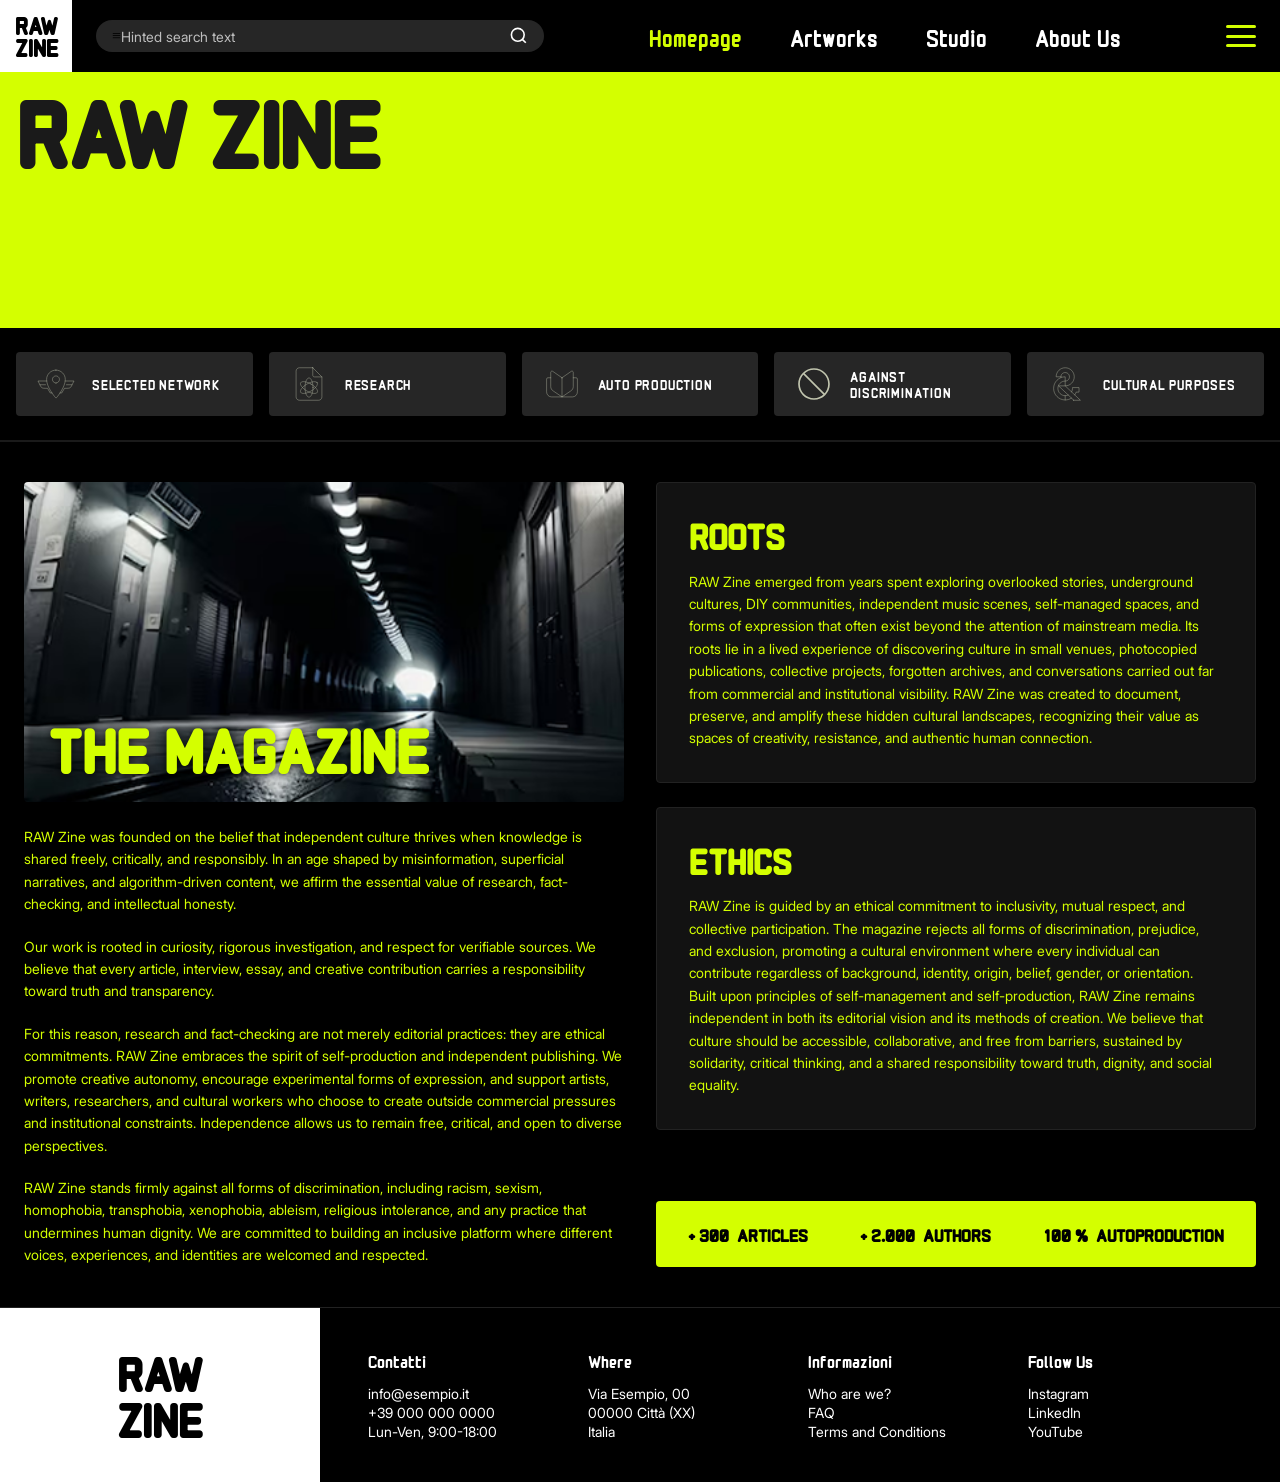
==== PEC 4/HTML/aboutUs.html @ c713dfd9 "Add files via upload" ====
<!DOCTYPE html>
<html lang="it">
<head>
  <meta charset="UTF-8">
  <meta name="viewport" content="width=device-width, initial-scale=1.0">
  <title>RAW ZINE - Dancing Beyond Control</title>
  
  <meta name="description" content="RAW ZINE - Independent magazine about free parties, music, and underground culture.">
  <meta property="og:title" content="RAW ZINE">
  <meta property="og:description" content="Freedom, community, and self-expression through sound.">
  <meta property="og:image" content="assets/img/og-cover.jpg">
  
  <link rel="icon" href="../ASSETS/" type="image/x-icon">
  <link rel="stylesheet" href="../CSS/fonts.css">
  <link rel="stylesheet" href="../CSS/variables.css">
  <link rel="stylesheet" href="../CSS/header.css">
  <link rel="stylesheet" href="../CSS/footer.css">
  <link rel="stylesheet" href="../CSS/aboutUs.css">
</head>
<body>

  <header class="header">
  <a href="../HTML/index.html" class="header__logo">RAW<br>ZINE</a>

  <div class="header__nav-wrapper">
    <form class="header__search">
      <span class="header__search-icon-wrapper">
        <span class="header__menu-icon">≡</span>
      </span>
      <input type="search" class="header__search-input" placeholder="Hinted search text">
      <a type="submit" class="header__search-btn">
        <svg class="search-svg" viewBox="0 0 24 24" fill="none" stroke="currentColor" stroke-width="2">
          <circle cx="11" cy="11" r="8"></circle>
          <line x1="21" y1="21" x2="16.65" y2="16.65"></line>
        </svg>
      </a>
    </form>

    <nav class="header__nav">
      <ul class="nav__list">
        <li class="nav__item"><a href="../HTML/index.html" class="nav__link nav__link--active">Homepage</a></li>
        <li class="nav__item"><a href="../HTML/artworks.html" class="nav__link">Artworks</a></li>
        <li class="nav__item"><a href="../HTML/studio.html" class="nav__link">Studio</a></li>
        <li class="nav__item"><a href="../HTML/aboutUs.html" class="nav__link">About Us</a></li>
      </ul>
    </nav>

    <input type="checkbox" id="nav-toggle" class="header__toggle">

    <label for="nav-toggle" class="header__hamburger">
      <span class="header__line"></span>
      <span class="header__line"></span>
      <span class="header__line"></span>
    </label>

    <nav class="nav-overlay">
      <ul class="nav-overlay__list">
        <li><a href="../HTML/index.html" class="nav-overlay__link">Homepage</a></li>
        <li><a href="../HTML/artworks.html" class="nav-overlay__link">Artworks</a></li>
        <li><a href="../HTML/studio.html" class="nav-overlay__link">Studio</a></li>
        <li><a href="../HTML/aboutUs.html" class="nav-overlay__link">About Us</a></li>
      </ul>
    </nav>
  </div>
</header>

<main class="main-content main-content--about">
    
  <section class="about-hero">
    <h1 class="about-hero__title">RAW ZINE</h1>
  </section>

  <section class="values-bar">
  <div class="values-bar__container">

    <a href="#value-1" class="value-card">
      <span class="value-card__icon">
        <svg xmlns="http://www.w3.org/2000/svg" width="50" height="50" viewBox="0 0 50 50" fill="none">
        <path d="M24.9322 7.60626C18.4833 7.60626 13.2551 12.8344 13.2551 19.2833C13.2551 28.4271 22.176 39.4531 24.5041 42.1479C24.5711 42.2253 24.6539 42.2874 24.747 42.33C24.8401 42.3725 24.9413 42.3946 25.0437 42.3946C25.146 42.3946 25.2472 42.3725 25.3403 42.33C25.4334 42.2874 25.5163 42.2253 25.5833 42.1479C27.8583 39.4708 36.6093 28.4281 36.6093 19.2833C36.6093 12.8344 31.3812 7.60626 24.9322 7.60626ZM24.9322 23.6636C24.0678 23.6652 23.2223 23.4105 22.5026 22.9316C21.7829 22.4528 21.2214 21.7713 20.8891 20.9733C20.5567 20.1753 20.4684 19.2967 20.6353 18.4486C20.8023 17.6004 21.217 16.8208 21.827 16.2083C22.437 15.5959 23.2149 15.178 24.0624 15.0076C24.9098 14.8373 25.7888 14.922 26.5881 15.2511C27.3874 15.5803 28.0712 16.139 28.553 16.8567C29.0347 17.5745 29.2929 18.4189 29.2947 19.2833V19.2917C29.2942 20.4485 28.8344 21.5578 28.0164 22.3758C27.1983 23.1938 26.089 23.6536 24.9322 23.6542V23.6636Z" stroke-width="0.5" stroke-linecap="round" stroke-linejoin="round" stroke="#C1C5AE"/>
        <path d="M5.10208 25.925H11.8552M13.3823 21.2396H2.46875C7.48958 30.1573 4.98438 30.4156 14.4469 30.4156L17.799 36.2219H19.976M44.8979 25.925H38.1448M36.6177 21.2396H47.5313C42.5104 30.1573 45.0156 30.4156 35.5531 30.4156L32.201 36.2219H30.024" stroke-width="0.5" stroke-linecap="round" stroke-linejoin="round" stroke="#C1C5AE"/>
        </svg>
      </span>
      <span class="value-card__text">SELECTED NETWORK</span>
    </a>

    <a href="#value-2" class="value-card">
      <span class="value-card__icon">
        <svg xmlns="http://www.w3.org/2000/svg" width="50" height="50" viewBox="0 0 50 50" fill="none">
        <path d="M41.1459 16.1458H31.7709C31.2184 16.1458 30.6885 15.9263 30.2978 15.5356C29.9071 15.1449 29.6876 14.615 29.6876 14.0625V4.6875M29.6876 4.6875L41.1459 16.1458V41.1458C41.1459 42.2509 40.7069 43.3107 39.9255 44.0921C39.1441 44.8735 38.0843 45.3125 36.9792 45.3125H13.0209C11.9158 45.3125 10.856 44.8735 10.0746 44.0921C9.29323 43.3107 8.85425 42.2509 8.85425 41.1458V8.85417C8.85425 7.7491 9.29323 6.68929 10.0746 5.90789C10.856 5.12649 11.9158 4.6875 13.0209 4.6875H29.6876Z" stroke-width="0.5" stroke-linecap="round" stroke-linejoin="round" stroke="#C1C5AE"/>
        <path d="M30.0229 29.424C30.0229 36.0399 27.774 41.4031 25 41.4031C22.2259 41.4031 19.9771 36.0399 19.9771 29.424C19.9771 22.808 22.2259 17.4448 25 17.4448C27.774 17.4448 30.0229 22.808 30.0229 29.424Z" stroke-width="0.5" stroke-linecap="round" stroke-linejoin="round" stroke="#C1C5AE"/>
        <path d="M35.3742 23.4344C36.7613 25.8368 33.241 30.466 27.5114 33.7739C21.7819 37.0819 16.0128 37.816 14.6257 35.4135C13.2387 33.0111 16.759 28.3819 22.4885 25.074C28.2181 21.766 33.9872 21.0319 35.3742 23.4344Z" stroke-width="0.5" stroke-linecap="round" stroke-linejoin="round" stroke="#C1C5AE"/>
        <path d="M27.5114 25.074C33.241 28.382 36.7613 33.0111 35.3742 35.4136C33.9872 37.816 28.2181 37.0819 22.4885 33.7739C16.759 30.466 13.2387 25.8368 14.6257 23.4344C16.0128 21.032 21.7819 21.766 27.5114 25.074Z" stroke-width="0.5" stroke-linecap="round" stroke-linejoin="round" stroke="#C1C5AE"/>
        </svg>
      </span>
      <span class="value-card__text">RESEARCH</span>
    </a>

    <a href="#value-3" class="value-card">
      <span class="value-card__icon">
        <svg xmlns="http://www.w3.org/2000/svg" width="50" height="50" viewBox="0 0 50 50" fill="none">
        <path d="M39.0938 17.1875H42.7084C43.573 17.1875 44.2709 17.8844 44.2709 18.75V34.8958C44.2709 38.3583 41.4834 41.1458 38.0209 41.1458H11.9792C8.51675 41.1458 5.72925 38.3583 5.72925 34.8958V18.75C5.72925 17.8844 6.42612 17.1875 7.29175 17.1875H10.9063" stroke-width="0.5" stroke-linecap="round" stroke-linejoin="round" stroke="#C1C5AE"/>
        <path d="M25 17.1875L36.6146 9.15208C36.8477 8.98317 37.123 8.88197 37.4101 8.85964C37.6971 8.83731 37.9848 8.89473 38.2412 9.02555C38.4977 9.15638 38.713 9.35552 38.8635 9.601C39.0139 9.84648 39.0936 10.1288 39.0938 10.4167V28.2677C39.0937 29.3648 38.8049 30.4425 38.2564 31.3926C37.7078 32.3427 36.9188 33.1317 35.9688 33.6802L25 41.1458L14.0313 33.6802C13.0812 33.1317 12.2922 32.3427 11.7436 31.3926C11.1951 30.4425 10.9063 29.3648 10.9062 28.2677V10.4167C10.9061 10.1284 10.9857 9.84573 11.1363 9.5999C11.2868 9.35408 11.5024 9.15469 11.7592 9.0238C12.0161 8.89291 12.3041 8.83561 12.5915 8.85825C12.8788 8.88089 13.1543 8.98258 13.3875 9.15208L25 17.1875ZM25 41.1458V17.1875" stroke-width="0.5" stroke-linecap="round" stroke-linejoin="round" stroke="#C1C5AE"/>
        </svg>
      </span>
      <span class="value-card__text">AUTO PRODUCTION</span>
    </a>

    <a href="#value-4" class="value-card">
      <span class="value-card__icon">
        <svg xmlns="http://www.w3.org/2000/svg" width="50" height="50" viewBox="0 0 50 50" fill="none">
        <path d="M42.7083 25C42.7083 15.2198 34.7801 7.29168 24.9999 7.29168C15.2197 7.29168 7.29159 15.2198 7.29159 25C7.29159 34.7802 15.2197 42.7083 24.9999 42.7083C34.7801 42.7083 42.7083 34.7802 42.7083 25ZM44.7916 25C44.7916 35.9302 35.9301 44.7917 24.9999 44.7917C14.0697 44.7917 5.20825 35.9302 5.20825 25C5.20825 14.0698 14.0697 5.20834 24.9999 5.20834C35.9301 5.20834 44.7916 14.0698 44.7916 25Z" fill="#C1C5AE"/>
        <path d="M38.9947 37.5208L37.5218 38.9948L11.0051 12.4771L12.478 11.0052L38.9947 37.5208Z" fill="#C1C5AE"/>
        </svg>
      </span>
      <span class="value-card__text">AGAINST DISCRIMINATION</span>
    </a>

    <a href="#value-5" class="value-card">
      <span class="value-card__icon">
        <svg xmlns="http://www.w3.org/2000/svg" width="50" height="50" viewBox="0 0 50 50" fill="none">
        <path d="M17.396 16.0125C17.396 14.9548 17.7097 13.9208 18.2973 13.0414C18.885 12.1619 19.7202 11.4764 20.6974 11.0717C21.6746 10.6669 22.7499 10.561 23.7873 10.7673C24.8247 10.9737 25.7776 11.483 26.5255 12.231C27.2734 12.9789 27.7828 13.9318 27.9891 14.9692C28.1955 16.0066 28.0895 17.0819 27.6848 18.0591C27.28 19.0363 26.5945 19.8715 25.7151 20.4591C24.8356 21.0468 23.8017 21.3604 22.7439 21.3604V27.3375C28.9992 27.3375 34.0689 22.2667 34.0689 16.0125C34.0689 9.75833 29.0002 4.6875 22.7439 4.6875C16.4877 4.6875 11.4189 9.75833 11.4189 16.0125H17.396Z" stroke-width="0.5" stroke-linecap="round" stroke-linejoin="round" stroke="#C1C5AE"/>
        <path d="M26.5457 38.7708C25.353 39.3162 24.0572 39.5993 22.7457 39.601C21.5474 39.6021 20.3606 39.3669 19.2532 38.9088C18.1459 38.4508 17.1398 37.7788 16.2924 36.9314C15.4451 36.0841 14.7731 35.0779 14.315 33.9706C13.8569 32.8633 13.6217 31.6765 13.6228 30.4781C13.6225 29.28 13.8583 28.0936 14.3167 26.9866C14.7751 25.8796 15.4471 24.8738 16.2942 24.0266C17.1414 23.1794 18.1473 22.5075 19.2542 22.0491C20.3612 21.5907 21.5476 21.3549 22.7457 21.3552V16.0073C14.7562 16.0073 8.2749 22.4865 8.2749 30.4781C8.2749 38.4802 14.7562 44.949 22.7457 44.949C25.5377 44.9531 28.2705 44.1442 30.6103 42.6208M30.7239 34.8948C31.4762 33.5444 31.8707 32.024 31.8697 30.4781V29.4708H40.0364V35.1333H36.4364C36.0152 36.3758 35.4223 37.5531 34.6749 38.6312" stroke-width="0.5" stroke-linecap="round" stroke-linejoin="round" stroke="#C1C5AE"/>
        <path d="M22.7457 39.601V44.949M33.4509 45.3125H41.7249L22.7436 27.3375H14.4707L33.4509 45.3125Z" stroke-width="0.5" stroke-linecap="round" stroke-linejoin="round" stroke="#C1C5AE"/>
        </svg>
      </span>
      <span class="value-card__text">CULTURAL PURPOSES</span>
    </a>
  </div>
</section>

<div id="value-1" class="lightbox">
  <a href="#close" class="lightbox__close">&times;</a>
  <article class="lightbox__content">
    <div class="lightbox__info">
      <h2 class="lightbox__title">SELECTED NETWORK</h2>
      <p class="lightbox__text">
        RAW ZINE thrives on a carefully curated international network of independent artists, writers, photographers, and underground collectives. 
        Rather than relying on mainstream circuits, we connect emerging voices and grassroots spaces across borders to foster genuine creative exchange and cross-disciplinary collaboration.
        By uniting creators who share a commitment to authenticity and radical expression, this collective ecosystem allows raw, unfiltered stories to travel and resonate globally while staying true to their local roots.
    </div>
  </article>
</div>

<div id="value-2" class="lightbox">
  <a href="#close" class="lightbox__close">&times;</a>
  <article class="lightbox__content">
    <div class="lightbox__info">
      <h2 class="lightbox__title">RESEARCH</h2>
      <p class="lightbox__text">
        At RAW ZINE, research is the backbone of every story, transforming raw curiosity into rigorous cultural journalism and critical inquiry. 
        We look beyond fleeting headlines and algorithmic trends to dig through forgotten archives, independent publications, and grassroots movements.
         By combining historical context with direct field observation, we ensure that every essay, interview, and visual project offers genuine depth, verifiable accuracy, and a fresh perspective on underground culture.
    </div>
  </article>
</div>

<div id="value-3" class="lightbox">
  <a href="#close" class="lightbox__close">&times;</a>
  <article class="lightbox__content">
    <div class="lightbox__info">
      <h2 class="lightbox__title">AUTO PRODUCTION</h2>
      <p class="lightbox__text">
        Rooted in a genuine DIY ethos, RAW ZINE embraces self-production as an essential act of creative autonomy and editorial freedom.
         By independently managing every stage of creation—from writing, photography, and layout design to printing and distribution—we remain completely free from commercial pressures and corporate gatekeepers. 
         This hands-on approach empowers creators to take bold aesthetic risks, experiment with raw formats, and maintain total integrity over their artistic vision from initial concept to finished page.
      </p>
    </div>
  </article>
</div>

<div id="value-4" class="lightbox">
  <a href="#close" class="lightbox__close">&times;</a>
  <article class="lightbox__content">
    <div class="lightbox__info">
      <h2 class="lightbox__title">AGAINST DISCRIMINATION</h2>
      <p class="lightbox__text">
        RAW ZINE stands firmly against all forms of discrimination, prejudice, and social exclusion, cultivating an editorial space rooted in mutual respect and radical inclusivity. 
        We actively amplify underrepresented voices across lines of race, gender, sexual orientation, class, and background, rejecting any narrative or practice that undermines human dignity. 
        By ensuring equal access and representation both behind the scenes and on the page, we commit to building a safe, open cultural platform where diverse perspectives can coexist and thrive without barriers.
      </p>
    </div>
  </article>
</div>

<div id="value-5" class="lightbox">
  <a href="#close" class="lightbox__close">&times;</a>
  <article class="lightbox__content">
    <div class="lightbox__info">
      <h2 class="lightbox__title">CULTURAL PURPOSES</h2>
      <p class="lightbox__text">
        At RAW ZINE, creativity is driven by artistic inquiry, critical dialogue, and social impact rather than commercial profit. 
        We treat independent publishing as a living archive and an open laboratory for cultural experimentation, bridging underground scenes with broader contemporary debates. 
        By prioritizing meaningful expression, accessibility, and community enrichment over fleeting market trends, every issue becomes a tool to preserve subcultural memory and spark genuine intellectual curiosity.
      </p>
    </div>
  </article>
</div>

    <section class="about-grid">
      
      <article class="magazine-card">
        <div class="magazine-card__media">
          <img src="../IMAGES/tunnel.jpg" alt="Prospettiva di un tunnel underground" class="magazine-card__img">
          <h2 class="magazine-card__title">THE MAGAZINE</h2>
        </div>
        <div class="magazine-card__body">
          <p class="magazine-card__paragraph">
            RAW Zine was founded on the belief that independent culture thrives when knowledge is shared freely, critically, and responsibly. In an age shaped by misinformation, superficial narratives, and algorithm-driven content, we affirm the essential value of research, fact-checking, and intellectual honesty.
          </p>
          <p class="magazine-card__paragraph">
            Our work is rooted in curiosity, rigorous investigation, and respect for verifiable sources. We believe that every article, interview, essay, and creative contribution carries a responsibility toward truth and transparency.
          </p>
          <p class="magazine-card__paragraph">
            For this reason, research and fact-checking are not merely editorial practices: they are ethical commitments. RAW Zine embraces the spirit of self-production and independent publishing. We promote creative autonomy, encourage experimental forms of expression, and support artists, writers, researchers, and cultural workers who choose to create outside commercial pressures and institutional constraints. Independence allows us to remain free, critical, and open to diverse perspectives.
          </p>
          <p class="magazine-card__paragraph">
            RAW Zine stands firmly against all forms of discrimination, including racism, sexism, homophobia, transphobia, xenophobia, ableism, religious intolerance, and any practice that undermines human dignity. We are committed to building an inclusive platform where different voices, experiences, and identities are welcomed and respected.
          </p>
        </div>
      </article>

      <div class="about-grid__sidebar">
        <div class="ethics-blocks">
          <article class="info-box">
            <h2 class="info-box__title">ROOTS</h2>
            <p class="info-box__text">
              RAW Zine emerged from years spent exploring overlooked stories, underground cultures, DIY communities, independent music scenes, self-managed spaces, and forms of expression that often exist beyond the attention of mainstream media. Its roots lie in a lived experience of discovering culture in small venues, photocopied publications, collective projects, forgotten archives, and conversations carried out far from commercial and institutional visibility. RAW Zine was created to document, preserve, and amplify these hidden cultural landscapes, recognizing their value as spaces of creativity, resistance, and authentic human connection.
            </p>
          </article>

          <article class="info-box">
            <h2 class="info-box__title">ETHICS</h2>
            <p class="info-box__text">
              RAW Zine is guided by an ethical commitment to inclusivity, mutual respect, and collective participation. The magazine rejects all forms of discrimination, prejudice, and exclusion, promoting a cultural environment where every individual can contribute regardless of background, identity, origin, belief, gender, or orientation. Built upon principles of self-management and self-production, RAW Zine remains independent in both its editorial vision and its methods of creation. We believe that culture should be accessible, collaborative, and free from barriers, sustained by solidarity, critical thinking, and a shared responsibility toward truth, dignity, and social equality.
            </p>
          </article>
        </div>

        <div class="metrics-bar">
          <div class="metric-item">
            <span class="metric-item__value">+ 300</span>
            <span class="metric-item__label">ARTICLES</span>
          </div>
          <div class="metric-item">
            <span class="metric-item__value">+ 2.000</span>
            <span class="metric-item__label">AUTHORS</span>
          </div>
          <div class="metric-item">
            <span class="metric-item__value">100 %</span>
            <span class="metric-item__label">AUTOPRODUCTION</span>
          </div>
        </div>
      </div>
    </section>
</main>

<footer class="footer">
  <a href="../HTML/index.html" class="footer__brand">
    <span class="footer__logo">RAW<br>ZINE</span>
  </a>

  <div class="footer__container">
    <div class="footer__col">
      <h2 class="footer__title">Contatti</h2>
      <ul class="footer__list">
        <li><a href="mailto:info@esempio.it">info@esempio.it</a></li>
        <li><a href="tel:+390000000000">+39 000 000 0000</a></li>
        <li>Lun-Ven, 9:00-18:00</li>
      </ul>
    </div>

    <div class="footer__col">
      <h2 class="footer__title">Where</h2>
      <address class="footer__address">
        Via Esempio, 00<br>
        00000 Città (XX)<br>
        Italia
      </address>
    </div>

    <div class="footer__col">
      <h2 class="footer__title">Informazioni</h2>
      <ul class="footer__list">
        <li><a href="../HTML/aboutUs.html">Who are we?</a></li>
        <li><a href="#">FAQ</a></li>
        <li><a href="#">Terms and Conditions</a></li>
      </ul>
    </div>

    <div class="footer__col">
      <h2 class="footer__title">Follow Us</h2>
      <ul class="footer__list">
        <li><a href="https://instagram.com" target="_blank" rel="noopener noreferrer">Instagram</a></li>
        <li><a href="https://linkedin.com" target="_blank" rel="noopener noreferrer">LinkedIn</a></li>
        <li><a href="https://youtube.com" target="_blank" rel="noopener noreferrer">YouTube</a></li>
      </ul>
    </div>
  </div>
</footer>

  <script src="../js/main.js"></script>
</body>
</html>
---- PEC 4/CSS/fonts.css ----
/* ==========================================================================
   1. CARICAMENTO FONT LOCALI (@font-face)
   ========================================================================== */

/* Monomaniac One */
@font-face {
  font-family: 'Monomaniac One';
  src: url('../ASSETS/monomaniac.woff2/MonomaniacOne-Regular.woff2') format('woff2');
  font-weight: 400;
  font-style: normal;
  font-display: swap;
}

/* Inter - Regular (400) */
@font-face {
  font-family: 'Inter';
  src: url('../ASSETS/inter.woff2/Inter28pt-Regular.woff2') format('woff2');
  font-weight: 400;
  font-style: normal;
  font-display: swap;
}

/* Inter - Medium (500) */
@font-face {
  font-family: 'Inter';
  src: url('../ASSETS/inter.woff2/Inter28pt-Medium.woff2') format('woff2');
  font-weight: 500;
  font-style: normal;
  font-display: swap;
}

/* Inter - Bold (700) */
@font-face {
  font-family: 'Inter';
  src: url('../ASSETS/inter.woff2/Inter18pt-Bold.woff2') format('woff2');
  font-weight: 700;
  font-style: normal;
  font-display: swap;
}
---- PEC 4/CSS/variables.css ----
:root {
  --color-brand: #D4FF00;
  --color-black: #000000;
  --color-white: #FFFFFF;
  --color-surface: #ECE6F0;
  --color-surface-high: #ECE6F0;
  --color-card-bg: #2C2C2C;
  --color-text-dark: #49454F;
  --color-text-green: #C1C5AE;
  --font-display: 'Monomaniac One', cursive, sans-serif;
  --font-brand: 'Monomaniac One', cursive, sans-serif;
  --font-primary: 'Inter', system-ui, -apple-system, sans-serif;
  --font-main: 'Inter', system-ui, -apple-system, sans-serif;
  --fw-regular: 400;
  --fw-medium: 500;
  --fw-bold: 700;
  --gap-grid: 1rem;
}
---- PEC 4/CSS/header.css ----
.header {
  display: flex;
  align-items: center;
  justify-content: space-between;
  width: 100%;
  height: 4.5rem;
  background-color: #000000;
  padding: 0 1.5rem 0 0;
  box-sizing: border-box;
}

.header__logo {
  display: flex;
  align-items: center;
  justify-content: center;
  height: 100%;
  aspect-ratio: 1 / 1;
  background-color: #ffffff;
  color: #000000;
  font-family: var(--font-brand, 'Monomaniac One', sans-serif);
  font-size: 1.5rem;
  font-weight: bold;
  line-height: 0.9;
  text-align: center;
  text-decoration: none;
  margin: 0;
  padding: 0 0.5rem;
  box-sizing: border-box;
}

.header__nav-wrapper {
  display: flex;
  align-items: center;
  gap: 2rem;
  flex: 1;
  justify-content: space-between;
  margin-left: 1.5rem;
}

.header__search {
  display: flex;
  align-items: center;
  background-color: rgba(255, 255, 255, 0.15);
  border-radius: 2rem;
  padding: 0.4rem 1rem;
  width: 100%;
  max-width: 28rem;
  box-sizing: border-box;
}

.header__toggle {
  display: none;
}

.header__hamburger {
  display: flex;
  flex-direction: column;
  justify-content: space-between;
  width: 1.85rem;
  height: 1.35rem;
  cursor: pointer;
  z-index: 110;
}

.header__line {
  display: block;
  width: 100%;
  height: 3px;
  background-color: #d4ff00;
  border-radius: 2px;
  transition: transform 0.3s ease, opacity 0.3s ease;
}

.header__toggle:checked + .header__hamburger .header__line:nth-child(1) {
  transform: translateY(9px) rotate(45deg);
}

.header__toggle:checked + .header__hamburger .header__line:nth-child(2) {
  opacity: 0;
}

.header__toggle:checked + .header__hamburger .header__line:nth-child(3) {
  transform: translateY(-9px) rotate(-45deg);
}

.nav-overlay {
  position: fixed;
  inset: 0;
  background-color: rgba(0, 0, 0, 0.85);
  backdrop-filter: blur(4px);
  display: flex;
  justify-content: center;
  align-items: center;
  z-index: 105;
  opacity: 0;
  pointer-events: none;
  transition: opacity 0.3s ease;
}

.header__toggle:checked ~ .nav-overlay {
  opacity: 1;
  pointer-events: auto;
}

.nav-overlay__list {
  list-style: none;
  padding: 0;
  margin: 0;
  display: flex;
  flex-direction: column;
  align-items: center;
  gap: 1.5rem;
}

.nav-overlay__link {
  font-family: var(--font-brand);
  font-size: 2rem;
  color: #d4ff00;
  text-decoration: none;
  text-transform: uppercase;
  display: inline-block;
  transition: transform 0.2s ease, color 0.2s ease;
}

.nav-overlay__link:hover {
  color: #ffffff;
  transform: scale(1.08);
}

.header__search-input {
  background: transparent;
  border: none;
  outline: none;
  color: #ffffff;
  font-family: var(--font-primary, 'Inter', sans-serif);
  font-size: 0.9rem;
  width: 100%;
}

.header__search-input::placeholder {
  color: rgba(255, 255, 255, 0.7);
  font-style: normal;
}

.header__search-btn {
  background: transparent;
  border: none;
  cursor: pointer;
  display: flex;
  align-items: center;
  justify-content: center;
  padding: 0;
  color: #ffffff;
}

.search-svg{
  width: 1.2rem;
  height: 1.2rem;
  stroke: #ffffff;
}

.header__nav {
  display: flex;
  align-items: center;
}

.nav__list {
  display: flex;
  flex-direction: row;
  align-items: center;
  gap: 3rem;
  list-style: none;
  margin: 0;
  padding: 0;
}

.nav__item {
  display: inline-block;
  margin: 0;
  padding: 0;
}

.nav__link {
  color: #ffffff;
  font-family: var(--font-brand, 'Monomaniac One', sans-serif);
  font-size: 1.5rem;
  text-decoration: none;
  transition: color 0.2s ease;
}

.nav__link:hover,
.nav__link--active {
  color: var(--color-brand, #d4ff00);
}


@media (max-width: 991px) {
  .header {
    display: flex;
    align-items: center;
    justify-content: space-between;
  }

  .header__nav,
  .header__actions {
    display: none;
  }

  .header__logo {
    flex: 0 0 25%;
    max-width: 25%;
  }

  .header__search {
    flex: 0 0 60%;
    max-width: 60%;
  }

  .header__search input {
    width: 100%;
  }

  .header__burger {
    display: flex;
    justify-content: flex-end;
    align-items: center;
    flex: 0 0 25%;
    max-width: 25%;
    cursor: pointer;
  }
}
---- PEC 4/CSS/footer.css ----
.footer {
  display: flex;
  flex-direction: column;
  width: 100%;
  background-color: #000000;
  border-top: 1px solid #222222;
  margin: 0;
  padding: 0;
  box-sizing: border-box;
}

.footer__brand {
  display: flex;
  align-items: center;
  justify-content: center;
  width: 100%;
  min-height: 12rem;
  background-color: #ffffff;
  text-decoration: none;
  margin: 0;
  padding: 1.5rem 1rem;
  box-sizing: border-box;
}

.footer__logo {
  color: #000000;
  font-family: var(--font-brand, 'Monomaniac One', sans-serif);
  font-size: clamp(2rem, 5vw, 3rem);
  font-weight: bold;
  line-height: 0.95;
  text-align: center;
  text-transform: uppercase;
}

/* 2. TEXT CONTAINER MOBILE: Griglia 2x2 */
.footer__container {
  display: grid;
  grid-template-columns: repeat(2, 1fr);
  gap: 1.5rem 1rem;
  width: 100%;
  padding: 2rem 1.5rem;
  box-sizing: border-box;
}

.footer__col {
  display: flex;
  flex-direction: column;
  align-items: flex-start;
  gap: 0.5rem;
}

.footer__title {
  color: #ffffff;
  font-family: var(--font-brand, 'Monomaniac One', sans-serif);
  font-size: 1.1rem;
  font-weight: 400;
  margin: 0 0 0.25rem 0;
}

.footer__list,
.footer__address {
  color: #ffffff;
  font-family: var(--font-primary, 'Inter', sans-serif);
  font-size: 0.85rem;
  line-height: 1.4;
  font-style: normal;
  list-style: none;
  margin: 0;
  padding: 0;
}

.footer__list a {
  color: #ffffff;
  text-decoration: none;
  transition: color 0.2s ease;
}

.footer__list a:hover {
  color: var(--color-brand, #d4ff00);
}

@media (min-width: 992px) {
  .footer {
    flex-direction: row; 
    align-items: stretch;
  }

  .footer__brand {
    width: 25%; 
    min-width: 25%;
    min-height: auto;
    align-self: stretch;
  }

  .footer__container {
    width: 75%;
    grid-template-columns: repeat(4, 1fr);
    padding: 2.5rem 3rem;
  }
}
---- PEC 4/CSS/aboutUs.css ----
*, *::before, *::after {
  margin: 0;
  padding: 0;
  box-sizing: border-box;
}

:root {
  --color-brand: #D4FF00;
  --color-black: #000000;
  --color-white: #FFFFFF;
  --color-surface: #ECE6F0;
  --color-text-dark: #49454F;
  --font-brand: "Monomaniac One", sans-serif;
  --font-main: "Inter", sans-serif;
}

body {
  width: 100%;
  overflow-x: hidden;
  background-color: var(--color-black);
}

.header {
  display: flex;
  align-items: center;
  justify-content: space-between;
  width: 100%;
  height: 4.5rem;
  background-color: #000000;
  padding: 0 1.5rem 0 0;
  box-sizing: border-box;
}

.header__logo {
  display: flex;
  align-items: center;
  justify-content: center;
  height: 100%;
  aspect-ratio: 1 / 1;
  background-color: #ffffff;
  color: #000000;
  font-family: var(--font-brand, 'Monomaniac One', sans-serif);
  font-size: 1.5rem;
  font-weight: bold;
  line-height: 0.9;
  text-align: center;
  text-decoration: none;
  margin: 0;
  padding: 0 0.5rem;
  box-sizing: border-box;
}

.header__nav-wrapper {
  display: flex;
  align-items: center;
  gap: 2rem;
  flex: 1;
  justify-content: space-between;
  margin-left: 1.5rem;
}

.header__search {
  display: flex;
  align-items: center;
  background-color: rgba(255, 255, 255, 0.15);
  border-radius: 2rem;
  padding: 0.4rem 1rem;
  width: 100%;
  max-width: 28rem;
  box-sizing: border-box;
}

.header__toggle {
  display: none;
}

.header__hamburger {
  display: flex;
  flex-direction: column;
  justify-content: space-between;
  width: 1.85rem;
  height: 1.35rem;
  cursor: pointer;
  z-index: 110;
}

.header__line {
  display: block;
  width: 100%;
  height: 3px;
  background-color: #d4ff00;
  border-radius: 2px;
  transition: transform 0.3s ease, opacity 0.3s ease;
}

.header__toggle:checked + .header__hamburger .header__line:nth-child(1) {
  transform: translateY(9px) rotate(45deg);
}

.header__toggle:checked + .header__hamburger .header__line:nth-child(2) {
  opacity: 0;
}

.header__toggle:checked + .header__hamburger .header__line:nth-child(3) {
  transform: translateY(-9px) rotate(-45deg);
}

.nav-overlay {
  position: fixed;
  inset: 0;
  background-color: rgba(0, 0, 0, 0.85);
  backdrop-filter: blur(4px);
  display: flex;
  justify-content: center;
  align-items: center;
  z-index: 105;
  opacity: 0;
  pointer-events: none;
  transition: opacity 0.3s ease;
}

.header__toggle:checked ~ .nav-overlay {
  opacity: 1;
  pointer-events: auto;
}

.nav-overlay__list {
  list-style: none;
  padding: 0;
  margin: 0;
  display: flex;
  flex-direction: column;
  align-items: center;
  gap: 1.5rem;
}

.nav-overlay__link {
  font-family: var(--font-brand);
  font-size: 2rem;
  color: #d4ff00;
  text-decoration: none;
  text-transform: uppercase;
  display: inline-block;
  transition: transform 0.2s ease, color 0.2s ease;
}

.nav-overlay__link:hover {
  color: #ffffff;
  transform: scale(1.08);
}

.header__search-input {
  background: transparent;
  border: none;
  outline: none;
  color: #ffffff;
  font-family: var(--font-primary, 'Inter', sans-serif);
  font-size: 0.9rem;
  width: 100%;
}

.header__search-input::placeholder {
  color: rgba(255, 255, 255, 0.7);
  font-style: normal;
}

.header__search-btn {
  background: transparent;
  border: none;
  cursor: pointer;
  display: flex;
  align-items: center;
  justify-content: center;
  padding: 0;
  color: #ffffff;
}

.search-svg{
  width: 1.2rem;
  height: 1.2rem;
  stroke: #ffffff;
}

.header__nav {
  display: flex;
  align-items: center;
}

.nav__list {
  display: flex;
  flex-direction: row;
  align-items: center;
  gap: 3rem;
  list-style: none;
  margin: 0;
  padding: 0;
}

.nav__item {
  display: inline-block;
  margin: 0;
  padding: 0;
}

.nav__link {
  color: #ffffff;
  font-family: var(--font-brand, 'Monomaniac One', sans-serif);
  font-size: 1.5rem;
  text-decoration: none;
  transition: color 0.2s ease;
}

.nav__link:hover,
.nav__link--active {
  color: var(--color-brand, #d4ff00);
}

.about-hero {
  position: relative;
  width: 100%;
  height: 16rem;
  background-color: #d4ff00;
  overflow: hidden;
}

.about-hero__title {
  position: absolute;
  top: 0;
  left: 0;
  margin: 0;
  padding: 0.5rem 1rem;
  font-family: var(--font-brand, 'Monomaniac One', sans-serif);
  font-size: clamp(2.5rem, 8vw, 6rem);
  line-height: 1;
  color: #1a1a1a;
  white-space: nowrap;
  user-select: none;
  animation: 
    dvd-bounce-x 7.3s linear infinite alternate,
    dvd-bounce-y 4.1s linear infinite alternate;
}

.values-bar {
  width: 100%;
  background-color: #000000;
  padding: 1.5rem 1rem;
  border-bottom: 2px solid #1a1a1a;
  box-sizing: border-box;
}

.values-bar__container {
  display: flex;
  flex-direction: column;
  gap: 1rem;
  max-width: 90rem;
  margin: 0 auto;
}

.value-card {
  display: flex;
  align-items: center;
  justify-content: flex-start;
  gap: 1rem;
  background-color: rgba(255, 255, 255, 0.15);
  padding: 0.75rem 1.25rem;
  border-radius: 0.25rem;
  box-sizing: border-box;
  text-decoration: none;
  cursor: pointer;
  transition: transform 0.25s ease, background-color 0.25s ease;
}

.value-card:hover {
  background-color: #d4ff00;
  transform: scale(1.08);
}

.value-card__icon {
  display: flex;
  align-items: center;
  justify-content: center;
  flex-shrink: 0;
  width: 2.5rem;
  height: 2.5rem;
  color: #ffffff;
  transition: color 0.25s ease;
}

.value-card__icon svg {
  width: 100%;
  height: 100%;
  display: block;
}

.value-card:hover .value-card__icon,
.value-card:hover .value-card__icon svg {
  color: #000000;
}

.value-card:hover .value-card__icon svg * {
  stroke: #000000 !important;
  fill: #000000 !important;
}

.value-card__text {
  color: var(--color-white, #ffffff);
  font-family: var(--font-brand, 'Monomaniac One', sans-serif);
  font-size: 0.85rem;
  letter-spacing: 0.05rem;
  line-height: 1.2;
  transition: color 0.25s ease;
}

.value-card:hover .value-card__text {
  color: #000000;
}

.lightbox {
  position: fixed;
  inset: 0;
  background-color: rgba(0, 0, 0, 0.92);
  backdrop-filter: blur(6px);
  z-index: 9999;
  display: flex;
  justify-content: center;
  align-items: center;
  padding: 1.5rem;
  opacity: 0;
  pointer-events: none;
  transition: opacity 0.3s ease;
}

.lightbox:target {
  opacity: 1;
  pointer-events: auto;
}

.lightbox__close {
  position: absolute;
  top: 1.5rem;
  left: 2rem;
  font-size: 3rem;
  line-height: 1;
  color: #d4ff00;
  text-decoration: none;
  font-family: sans-serif;
  transition: transform 0.2s ease, color 0.2s ease;
}

.lightbox__close:hover {
  color: #ffffff;
  transform: scale(1.15);
}

.lightbox__content {
  max-width: 50rem;
  width: 100%;
  background-color: #2c2c2c;
  border: 2px solid #d4ff00;
  border-radius: 0.25rem;
  padding: 2rem;
  box-sizing: border-box;
}

.lightbox__info {
  font-family: var(--font-brand, 'Monomaniac One', sans-serif);
  color: #d4ff00;
  display: flex;
  flex-direction: column;
  align-items: center;
  gap: 0.75rem;
}

.lightbox__tag {
  font-size: 0.95rem;
  text-transform: uppercase;
  opacity: 0.85;
}

.lightbox__title {
  font-size: clamp(2rem, 4vw, 3.40rem);
  margin: 0;
}

.lightbox__text {
  display: flex;
  flex-direction: column;
  align-items: center;
  font-size: 2.05rem;
  line-height: 1.5;
  color: #ffffff;
  margin: 0;
}

.main-content--about {
  width: 100%;
  background-color: #000000;
}

.about-grid {
  display: flex;
  flex-direction: column;
  gap: 2rem;
  max-width: 90rem;
  margin: 0 auto;
  padding: 2.5rem 1.5rem;
  box-sizing: border-box;
}

.magazine-card {
  display: flex;
  flex-direction: column;
  background-color: #000000;
}

.magazine-card__media {
  position: relative;
  width: 100%;
  min-height: 20rem;
  overflow: hidden;
  border-radius: 0.25rem;
}

.magazine-card__img {
  width: 100%;
  height: 100%;
  object-fit: cover;
  display: block;
}

.magazine-card__title {
  position: absolute;
  bottom: 1.5rem;
  left: 1.5rem;
  color: var(--color-brand, #d4ff00);
  font-family: var(--font-brand, 'Monomaniac One', sans-serif);
  font-size: clamp(2.5rem, 5vw, 4rem);
  margin: 0;
  line-height: 1;
  text-shadow: 0 2px 10px rgba(0, 0, 0, 0.8);
}

.magazine-card__body {
  padding-top: 1.5rem;
  display: flex;
  flex-direction: column;
  gap: 1.25rem;
}

.magazine-card__paragraph {
  color: var(--color-brand, #d4ff00);
  font-family: var(--font-main, 'Inter', sans-serif);
  font-size: 0.875rem;
  line-height: 1.6;
  margin: 0;
}

.about-grid__sidebar {
  display: flex;
  flex-direction: column;
  gap: 1.5rem;
  justify-content: space-between;
}

.ethics-blocks {
  display: flex;
  flex-direction: column;
  gap: 1.5rem;
}

.info-box {
  background-color: #121212;
  padding: 2rem;
  border-radius: 0.25rem;
  border: 1px solid #222222;
  box-sizing: border-box;
}

.info-box__title {
  color: var(--color-brand, #d4ff00);
  font-family: var(--font-brand, 'Monomaniac One', sans-serif);
  font-size: 2.25rem;
  margin: 0 0 1rem 0;
  line-height: 1.1;
}

.info-box__text {
  color: var(--color-brand, #d4ff00);
  font-family: var(--font-main, 'Inter', sans-serif);
  font-size: 0.875rem;
  line-height: 1.6;
  margin: 0;
}

.metrics-bar {
  display: flex;
  flex-direction: column;
  align-items: center;
  justify-content: space-between;
  background-color: var(--color-brand, #d4ff00);
  padding: 1.25rem 2rem;
  border-radius: 0.25rem;
  gap: 1rem;
  box-sizing: border-box;
}

.metric-item {
  display: flex;
  align-items: center;
  gap: 0.5rem;
  color: #000000;
  font-family: var(--font-brand, 'Monomaniac One', sans-serif);
  font-size: 1.15rem;
  font-weight: 700;
}

.metric-item__value,
.metric-item__label {
  color: #000000;
}

.footer {
  display: flex;
  flex-direction: column;
  width: 100%;
  background-color: #000000;
  border-top: 1px solid #222222;
  margin: 0;
  padding: 0;
  box-sizing: border-box;
}

.footer__brand {
  display: flex;
  align-items: center;
  justify-content: center;
  width: 100%;
  min-height: 12rem;
  background-color: #ffffff;
  text-decoration: none;
  margin: 0;
  padding: 1.5rem 1rem;
  box-sizing: border-box;
}

.footer__logo {
  color: #000000;
  font-family: var(--font-brand, 'Monomaniac One', sans-serif);
  font-size: clamp(2rem, 5vw, 3rem);
  font-weight: bold;
  line-height: 0.95;
  text-align: center;
  text-transform: uppercase;
}

.footer__container {
  display: grid;
  grid-template-columns: repeat(2, 1fr);
  gap: 1.5rem 1rem;
  width: 100%;
  padding: 2rem 1.5rem;
  box-sizing: border-box;
}

.footer__col {
  display: flex;
  flex-direction: column;
  align-items: flex-start;
  gap: 0.5rem;
}

.footer__title {
  color: #ffffff;
  font-family: var(--font-brand, 'Monomaniac One', sans-serif);
  font-size: 1.1rem;
  font-weight: 400;
  margin: 0 0 0.25rem 0;
}

.footer__list,
.footer__address {
  color: #ffffff;
  font-family: var(--font-primary, 'Inter', sans-serif);
  font-size: 0.85rem;
  line-height: 1.4;
  font-style: normal;
  list-style: none;
  margin: 0;
  padding: 0;
}

.footer__list a {
  color: #ffffff;
  text-decoration: none;
  transition: color 0.2s ease;
}

.footer__list a:hover {
  color: var(--color-brand, #d4ff00);
}

@keyframes dvd-bounce-x {
  0% {
    left: 0;
    transform: translateX(0);
  }
  100% {
    left: 100%;
    transform: translateX(-100%);
  }
}

@keyframes dvd-bounce-y {
  0% {
    top: 0;
  }
  100% {
    top: 100%;
  }
}

@media (max-width: 991px) {
  .header {
    display: flex;
    align-items: center;
    justify-content: space-between;
  }

  .header__nav,
  .header__actions {
    display: none;
  }

  .header__logo {
    flex: 0 0 25%;
    max-width: 25%;
  }

  .header__search {
    flex: 0 0 60%;
    max-width: 60%;
  }

  .header__search input {
    width: 100%;
  }

  .header__burger {
    display: flex;
    justify-content: flex-end;
    align-items: center;
    flex: 0 0 25%;
    max-width: 25%;
    cursor: pointer;
  }
}

@media (min-width: 768px) {
  .values-bar__container {
    flex-direction: row;
    flex-wrap: wrap;
  }

  .value-card {
    flex: 1;
  }

  .metrics-bar {
    flex-direction: row;
    justify-content: space-between;
  }
}

@media (max-width: 768px) {
  .lightbox {
    align-items: flex-start; 
    padding: 1.5rem 1rem;
    overflow-y: auto;
  }

  .lightbox__content {
    max-height: 85dvh;
    overflow-y: auto;
    -webkit-overflow-scrolling: touch;
    padding: 2.5rem 1.25rem 1.5rem;
  }
}

@media (min-width: 992px) {
  .about-grid {
    display: grid;
    grid-template-columns: 1fr 1fr;
    gap: 2rem;
  }

  .info-boxes {
    display: grid;
    grid-template-columns: 1fr 1fr;
    gap: 1.5rem;
  }
}
   @media (min-width: 992px) {
  .footer {
    flex-direction: row;
    align-items: stretch;
  }

  .footer__brand {
    width: 25%;
    min-width: 25%;
    min-height: auto;
    align-self: stretch;
  }

  .footer__container {
    width: 75%;
    grid-template-columns: repeat(4, 1fr);
    padding: 2.5rem 3rem;
  }
}
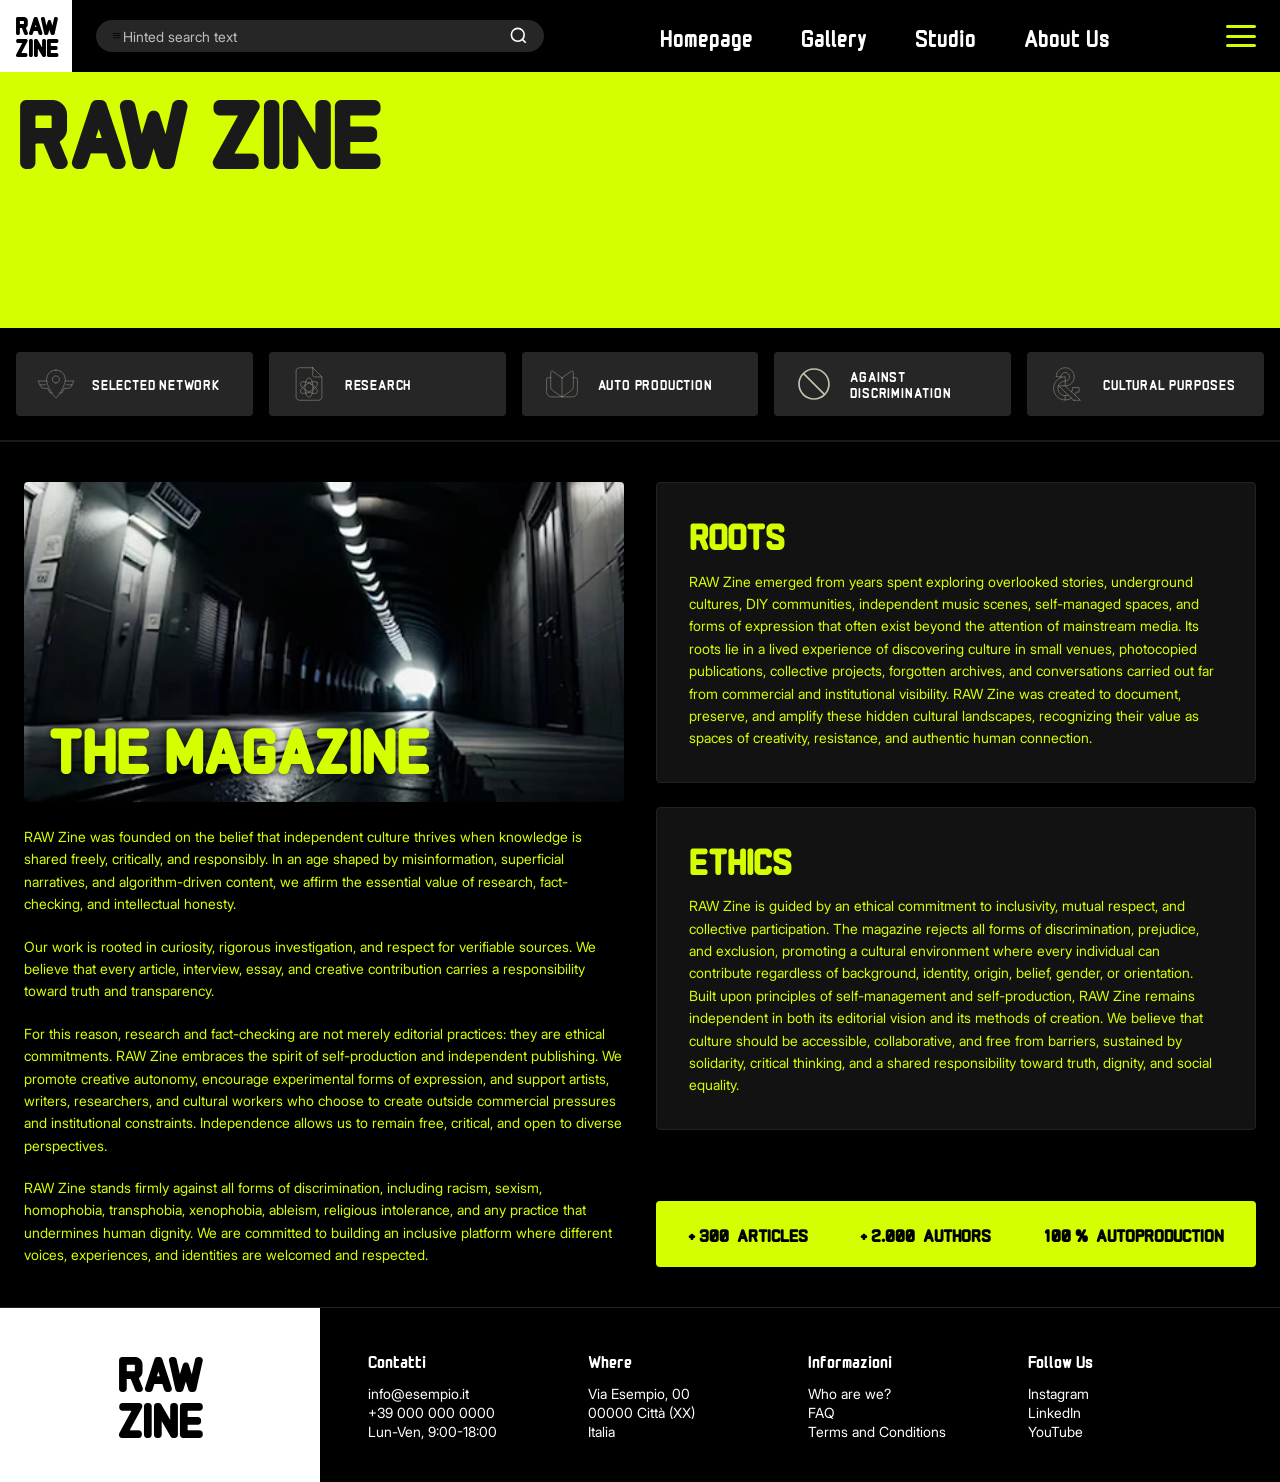
==== commit 7ee18f82: "Add files via upload" ====
--- a/PEC 4/HTML/aboutUs.html
+++ b/PEC 4/HTML/aboutUs.html
@@ -1,5 +1,5 @@
 <!DOCTYPE html>
-<html lang="it">
+<html lang="en">
 <head>
   <meta charset="UTF-8">
   <meta name="viewport" content="width=device-width, initial-scale=1.0">
@@ -11,10 +11,9 @@
   <meta property="og:image" content="assets/img/og-cover.jpg">
   
   <link rel="icon" href="../ASSETS/" type="image/x-icon">
-  <link rel="stylesheet" href="../CSS/fonts.css">
-  <link rel="stylesheet" href="../CSS/variables.css">
-  <link rel="stylesheet" href="../CSS/header.css">
-  <link rel="stylesheet" href="../CSS/footer.css">
+  <link rel="preload" href="../ASSETS/monomaniac.woff2/MonomaniacOne-Regular.woff2" as="font" type="font/woff2" crossorigin>
+  <link rel="preload" href="../ASSETS/inter.woff2/Inter28pt-Regular.woff2" as="font" type="font/woff2" crossorigin>
+  <link rel="stylesheet" href="../CSS/global.css">
   <link rel="stylesheet" href="../CSS/aboutUs.css">
 </head>
 <body>
@@ -28,18 +27,18 @@
         <span class="header__menu-icon">≡</span>
       </span>
       <input type="search" class="header__search-input" placeholder="Hinted search text">
-      <a type="submit" class="header__search-btn">
+      <button type="submit" class="header__search-btn">
         <svg class="search-svg" viewBox="0 0 24 24" fill="none" stroke="currentColor" stroke-width="2">
           <circle cx="11" cy="11" r="8"></circle>
           <line x1="21" y1="21" x2="16.65" y2="16.65"></line>
         </svg>
-      </a>
+      </button>
     </form>
 
     <nav class="header__nav">
       <ul class="nav__list">
-        <li class="nav__item"><a href="../HTML/index.html" class="nav__link nav__link--active">Homepage</a></li>
-        <li class="nav__item"><a href="../HTML/artworks.html" class="nav__link">Artworks</a></li>
+        <li class="nav__item"><a href="../HTML/index.html" class="nav__link">Homepage</a></li>
+        <li class="nav__item"><a href="../HTML/gallery.html" class="nav__link">Gallery</a></li>
         <li class="nav__item"><a href="../HTML/studio.html" class="nav__link">Studio</a></li>
         <li class="nav__item"><a href="../HTML/aboutUs.html" class="nav__link">About Us</a></li>
       </ul>
@@ -56,7 +55,7 @@
     <nav class="nav-overlay">
       <ul class="nav-overlay__list">
         <li><a href="../HTML/index.html" class="nav-overlay__link">Homepage</a></li>
-        <li><a href="../HTML/artworks.html" class="nav-overlay__link">Artworks</a></li>
+        <li><a href="../HTML/gallery.html" class="nav-overlay__link">Gallery</a></li>
         <li><a href="../HTML/studio.html" class="nav-overlay__link">Studio</a></li>
         <li><a href="../HTML/aboutUs.html" class="nav-overlay__link">About Us</a></li>
       </ul>
@@ -200,7 +199,7 @@
       
       <article class="magazine-card">
         <div class="magazine-card__media">
-          <img src="../IMAGES/tunnel.jpg" alt="Prospettiva di un tunnel underground" class="magazine-card__img">
+          <img src="../IMAGES/tunnel.webp" alt="Prospettiva di un tunnel underground" class="magazine-card__img">
           <h2 class="magazine-card__title">THE MAGAZINE</h2>
         </div>
         <div class="magazine-card__body">
@@ -297,7 +296,5 @@
     </div>
   </div>
 </footer>
-
-  <script src="../js/main.js"></script>
 </body>
 </html>
--- a/PEC 4/CSS/global.css
+++ b/PEC 4/CSS/global.css
@@ -0,0 +1,435 @@
+:root {
+  --color-brand: #D4FF00;
+  --color-black: #000000;
+  --color-white: #FFFFFF;
+  --color-surface: #ECE6F0;
+  --color-surface-high: #ECE6F0;
+  --color-card-bg: #2C2C2C;
+  --color-text-dark: #49454F;
+  --color-text-green: #C1C5AE;
+  --font-display: 'Monomaniac One', cursive, sans-serif;
+  --font-brand: 'Monomaniac One', cursive, sans-serif;
+  --font-primary: 'Inter', system-ui, -apple-system, sans-serif;
+  --font-main: 'Inter', system-ui, -apple-system, sans-serif;
+  --fw-regular: 400;
+  --fw-medium: 500;
+  --fw-bold: 700;
+  --gap-grid: 1rem;
+}
+
+*,
+*::before,
+*::after {
+  box-sizing: border-box;
+}
+
+html,
+body {
+  margin: 0;
+  padding: 0;
+  width: 100%;
+  overflow-x: hidden;
+}
+
+header,
+main {
+  margin: 0;
+  padding: 0;
+}
+
+.sr-only {
+  position: absolute;
+  width: 1px;
+  height: 1px;
+  padding: 0;
+  margin: -1px;
+  overflow: hidden;
+  clip: rect(0, 0, 0, 0);
+  white-space: nowrap;
+  border: 0;
+}
+
+@font-face {
+  font-family: 'Monomaniac One';
+  src: url('../ASSETS/monomaniac.woff2/MonomaniacOne-Regular.woff2') format('woff2');
+  font-weight: 400;
+  font-style: normal;
+  font-display: swap;
+}
+
+/* Inter - Regular (400) */
+@font-face {
+  font-family: 'Inter';
+  src: url('../ASSETS/inter.woff2/Inter28pt-Regular.woff2') format('woff2');
+  font-weight: 400;
+  font-style: normal;
+  font-display: swap;
+}
+
+/* Inter - Medium (500) */
+@font-face {
+  font-family: 'Inter';
+  src: url('../ASSETS/inter.woff2/Inter28pt-Medium.woff2') format('woff2');
+  font-weight: 500;
+  font-style: normal;
+  font-display: swap;
+}
+
+/* Inter - Bold (700) */
+@font-face {
+  font-family: 'Inter';
+  src: url('../ASSETS/inter.woff2/Inter18pt-Bold.woff2') format('woff2');
+  font-weight: 700;
+  font-style: normal;
+  font-display: swap;
+}
+
+.header {
+  display: flex;
+  align-items: center;
+  justify-content: space-between;
+  width: 100%;
+  height: 4.5rem;
+  background-color: #000000;
+  padding: 0 1.5rem 0 0;
+  box-sizing: border-box;
+}
+
+.header__logo {
+  display: flex;
+  align-items: center;
+  justify-content: center;
+  height: 100%;
+  aspect-ratio: 1 / 1;
+  background-color: #ffffff;
+  color: #000000;
+  font-family: var(--font-brand, 'Monomaniac One', sans-serif);
+  font-size: 1.5rem;
+  font-weight: bold;
+  line-height: 0.9;
+  text-align: center;
+  text-decoration: none;
+  margin: 0;
+  padding: 0 0.5rem;
+  box-sizing: border-box;
+}
+
+.header__nav-wrapper {
+  display: flex;
+  align-items: center;
+  gap: 2rem;
+  flex: 1;
+  justify-content: space-between;
+  margin-left: 1.5rem;
+}
+
+.header__search {
+  display: flex;
+  align-items: center;
+  background-color: rgba(255, 255, 255, 0.15);
+  border-radius: 2rem;
+  padding: 0.4rem 1rem;
+  width: 100%;
+  max-width: 28rem;
+  box-sizing: border-box;
+}
+
+.header__toggle {
+  display: none;
+}
+
+.header__hamburger {
+  display: flex;
+  flex-direction: column;
+  justify-content: space-between;
+  width: 1.85rem;
+  height: 1.35rem;
+  cursor: pointer;
+  z-index: 110;
+}
+
+.header__line {
+  display: block;
+  width: 100%;
+  height: 3px;
+  background-color: #d4ff00;
+  border-radius: 2px;
+  transition: transform 0.3s ease, opacity 0.3s ease;
+}
+
+.header__toggle:checked + .header__hamburger .header__line:nth-child(1) {
+  transform: translateY(9px) rotate(45deg);
+}
+
+.header__toggle:checked + .header__hamburger .header__line:nth-child(2) {
+  opacity: 0;
+}
+
+.header__toggle:checked + .header__hamburger .header__line:nth-child(3) {
+  transform: translateY(-9px) rotate(-45deg);
+}
+
+body:has(.header__toggle:checked) {
+  overflow: hidden;
+  height: 100vh;
+}
+
+.header__toggle:checked + .header__hamburger {
+  position: fixed;
+  top: 1.575rem;
+  right: 1.5rem;
+  z-index: 110;
+}
+
+/* Nasconde l'icona hamburger quando QUALSIASI elemento con :target (lightbox) è aperto */
+body:has(:target) .header__hamburger {
+  opacity: 0;
+  pointer-events: none;
+}
+
+.nav-overlay {
+  position: fixed;
+  inset: 0;
+  background-color: rgba(0, 0, 0, 0.85);
+  backdrop-filter: blur(4px);
+  display: flex;
+  justify-content: center;
+  align-items: center;
+  z-index: 105;
+  opacity: 0;
+  pointer-events: none;
+  transition: opacity 0.3s ease;
+}
+
+.header__toggle:checked ~ .nav-overlay {
+  opacity: 1;
+  pointer-events: auto;
+}
+
+.nav-overlay__list {
+  list-style: none;
+  padding: 0;
+  margin: 0;
+  display: flex;
+  flex-direction: column;
+  align-items: center;
+  gap: 1.5rem;
+}
+
+.nav-overlay__link {
+  font-family: var(--font-brand);
+  font-size: 2rem;
+  color: #d4ff00;
+  text-decoration: none;
+  text-transform: uppercase;
+  display: inline-block;
+  transition: transform 0.2s ease, color 0.2s ease;
+}
+
+.nav-overlay__link:hover {
+  color: #ffffff;
+  transform: scale(1.08);
+}
+
+.header__search-input {
+  background: transparent;
+  border: none;
+  outline: none;
+  color: #ffffff;
+  font-family: var(--font-primary, 'Inter', sans-serif);
+  font-size: 0.9rem;
+  width: 100%;
+}
+
+.header__search-input::placeholder {
+  color: rgba(255, 255, 255, 0.7);
+  font-style: normal;
+}
+
+.header__search-btn {
+  background: transparent;
+  border: none;
+  cursor: pointer;
+  display: flex;
+  align-items: center;
+  justify-content: center;
+  padding: 0;
+  color: #ffffff;
+}
+
+.search-svg{
+  width: 1.2rem;
+  height: 1.2rem;
+  stroke: #ffffff;
+}
+
+.header__nav {
+  display: flex;
+  align-items: center;
+}
+
+.nav__list {
+  display: flex;
+  flex-direction: row;
+  align-items: center;
+  gap: 3rem;
+  list-style: none;
+  margin: 0;
+  padding: 0;
+}
+
+.nav__item {
+  display: inline-block;
+  margin: 0;
+  padding: 0;
+}
+
+.nav__link {
+  color: #ffffff;
+  font-family: var(--font-brand, 'Monomaniac One', sans-serif);
+  font-size: 1.5rem;
+  text-decoration: none;
+  transition: color 0.2s ease;
+}
+
+.nav__link:hover{
+  color: var(--color-brand, #d4ff00);
+}
+
+
+@media (max-width: 991px) {
+  .header {
+    display: flex;
+    align-items: center;
+    justify-content: space-between;
+  }
+
+  .header__nav,
+  .header__actions {
+    display: none;
+  }
+
+  .header__logo {
+    flex: 0 0 25%;
+    max-width: 25%;
+  }
+
+  .header__search {
+    flex: 0 0 60%;
+    max-width: 60%;
+  }
+
+  .header__search input {
+    width: 100%;
+  }
+
+  .header__burger {
+    display: flex;
+    justify-content: flex-end;
+    align-items: center;
+    flex: 0 0 25%;
+    max-width: 25%;
+    cursor: pointer;
+  }
+}
+
+.footer {
+  display: flex;
+  flex-direction: column;
+  width: 100%;
+  background-color: #000000;
+  border-top: 1px solid #222222;
+  margin: 0;
+  padding: 0;
+  box-sizing: border-box;
+}
+
+.footer__brand {
+  display: flex;
+  align-items: center;
+  justify-content: center;
+  width: 100%;
+  min-height: 12rem;
+  background-color: #ffffff;
+  text-decoration: none;
+  margin: 0;
+  padding: 1.5rem 1rem;
+  box-sizing: border-box;
+}
+
+.footer__logo {
+  color: #000000;
+  font-family: var(--font-brand, 'Monomaniac One', sans-serif);
+  font-size: clamp(2rem, 5vw, 3rem);
+  font-weight: bold;
+  line-height: 0.95;
+  text-align: center;
+  text-transform: uppercase;
+}
+
+/* 2. TEXT CONTAINER MOBILE: Griglia 2x2 */
+.footer__container {
+  display: grid;
+  grid-template-columns: repeat(2, 1fr);
+  gap: 1.5rem 1rem;
+  width: 100%;
+  padding: 2rem 1.5rem;
+  box-sizing: border-box;
+}
+
+.footer__col {
+  display: flex;
+  flex-direction: column;
+  align-items: flex-start;
+  gap: 0.5rem;
+}
+
+.footer__title {
+  color: #ffffff;
+  font-family: var(--font-brand, 'Monomaniac One', sans-serif);
+  font-size: 1.1rem;
+  font-weight: 400;
+  margin: 0 0 0.25rem 0;
+}
+
+.footer__list,
+.footer__address {
+  color: #ffffff;
+  font-family: var(--font-primary, 'Inter', sans-serif);
+  font-size: 0.85rem;
+  line-height: 1.4;
+  font-style: normal;
+  list-style: none;
+  margin: 0;
+  padding: 0;
+}
+
+.footer__list a {
+  color: #ffffff;
+  text-decoration: none;
+  transition: color 0.2s ease;
+}
+
+.footer__list a:hover {
+  color: var(--color-brand, #d4ff00);
+}
+
+@media (min-width: 992px) {
+  .footer {
+    flex-direction: row; 
+    align-items: stretch;
+  }
+
+  .footer__brand {
+    width: 25%; 
+    min-width: 25%;
+    min-height: auto;
+    align-self: stretch;
+  }
+
+  .footer__container {
+    width: 75%;
+    grid-template-columns: repeat(4, 1fr);
+    padding: 2.5rem 3rem;
+  }
+}
--- a/PEC 4/CSS/aboutUs.css
+++ b/PEC 4/CSS/aboutUs.css
@@ -1,220 +1,3 @@
-*, *::before, *::after {
-  margin: 0;
-  padding: 0;
-  box-sizing: border-box;
-}
-
-:root {
-  --color-brand: #D4FF00;
-  --color-black: #000000;
-  --color-white: #FFFFFF;
-  --color-surface: #ECE6F0;
-  --color-text-dark: #49454F;
-  --font-brand: "Monomaniac One", sans-serif;
-  --font-main: "Inter", sans-serif;
-}
-
-body {
-  width: 100%;
-  overflow-x: hidden;
-  background-color: var(--color-black);
-}
-
-.header {
-  display: flex;
-  align-items: center;
-  justify-content: space-between;
-  width: 100%;
-  height: 4.5rem;
-  background-color: #000000;
-  padding: 0 1.5rem 0 0;
-  box-sizing: border-box;
-}
-
-.header__logo {
-  display: flex;
-  align-items: center;
-  justify-content: center;
-  height: 100%;
-  aspect-ratio: 1 / 1;
-  background-color: #ffffff;
-  color: #000000;
-  font-family: var(--font-brand, 'Monomaniac One', sans-serif);
-  font-size: 1.5rem;
-  font-weight: bold;
-  line-height: 0.9;
-  text-align: center;
-  text-decoration: none;
-  margin: 0;
-  padding: 0 0.5rem;
-  box-sizing: border-box;
-}
-
-.header__nav-wrapper {
-  display: flex;
-  align-items: center;
-  gap: 2rem;
-  flex: 1;
-  justify-content: space-between;
-  margin-left: 1.5rem;
-}
-
-.header__search {
-  display: flex;
-  align-items: center;
-  background-color: rgba(255, 255, 255, 0.15);
-  border-radius: 2rem;
-  padding: 0.4rem 1rem;
-  width: 100%;
-  max-width: 28rem;
-  box-sizing: border-box;
-}
-
-.header__toggle {
-  display: none;
-}
-
-.header__hamburger {
-  display: flex;
-  flex-direction: column;
-  justify-content: space-between;
-  width: 1.85rem;
-  height: 1.35rem;
-  cursor: pointer;
-  z-index: 110;
-}
-
-.header__line {
-  display: block;
-  width: 100%;
-  height: 3px;
-  background-color: #d4ff00;
-  border-radius: 2px;
-  transition: transform 0.3s ease, opacity 0.3s ease;
-}
-
-.header__toggle:checked + .header__hamburger .header__line:nth-child(1) {
-  transform: translateY(9px) rotate(45deg);
-}
-
-.header__toggle:checked + .header__hamburger .header__line:nth-child(2) {
-  opacity: 0;
-}
-
-.header__toggle:checked + .header__hamburger .header__line:nth-child(3) {
-  transform: translateY(-9px) rotate(-45deg);
-}
-
-.nav-overlay {
-  position: fixed;
-  inset: 0;
-  background-color: rgba(0, 0, 0, 0.85);
-  backdrop-filter: blur(4px);
-  display: flex;
-  justify-content: center;
-  align-items: center;
-  z-index: 105;
-  opacity: 0;
-  pointer-events: none;
-  transition: opacity 0.3s ease;
-}
-
-.header__toggle:checked ~ .nav-overlay {
-  opacity: 1;
-  pointer-events: auto;
-}
-
-.nav-overlay__list {
-  list-style: none;
-  padding: 0;
-  margin: 0;
-  display: flex;
-  flex-direction: column;
-  align-items: center;
-  gap: 1.5rem;
-}
-
-.nav-overlay__link {
-  font-family: var(--font-brand);
-  font-size: 2rem;
-  color: #d4ff00;
-  text-decoration: none;
-  text-transform: uppercase;
-  display: inline-block;
-  transition: transform 0.2s ease, color 0.2s ease;
-}
-
-.nav-overlay__link:hover {
-  color: #ffffff;
-  transform: scale(1.08);
-}
-
-.header__search-input {
-  background: transparent;
-  border: none;
-  outline: none;
-  color: #ffffff;
-  font-family: var(--font-primary, 'Inter', sans-serif);
-  font-size: 0.9rem;
-  width: 100%;
-}
-
-.header__search-input::placeholder {
-  color: rgba(255, 255, 255, 0.7);
-  font-style: normal;
-}
-
-.header__search-btn {
-  background: transparent;
-  border: none;
-  cursor: pointer;
-  display: flex;
-  align-items: center;
-  justify-content: center;
-  padding: 0;
-  color: #ffffff;
-}
-
-.search-svg{
-  width: 1.2rem;
-  height: 1.2rem;
-  stroke: #ffffff;
-}
-
-.header__nav {
-  display: flex;
-  align-items: center;
-}
-
-.nav__list {
-  display: flex;
-  flex-direction: row;
-  align-items: center;
-  gap: 3rem;
-  list-style: none;
-  margin: 0;
-  padding: 0;
-}
-
-.nav__item {
-  display: inline-block;
-  margin: 0;
-  padding: 0;
-}
-
-.nav__link {
-  color: #ffffff;
-  font-family: var(--font-brand, 'Monomaniac One', sans-serif);
-  font-size: 1.5rem;
-  text-decoration: none;
-  transition: color 0.2s ease;
-}
-
-.nav__link:hover,
-.nav__link--active {
-  color: var(--color-brand, #d4ff00);
-}
-
 .about-hero {
   position: relative;
   width: 100%;
@@ -519,86 +302,6 @@
   color: #000000;
 }
 
-.footer {
-  display: flex;
-  flex-direction: column;
-  width: 100%;
-  background-color: #000000;
-  border-top: 1px solid #222222;
-  margin: 0;
-  padding: 0;
-  box-sizing: border-box;
-}
-
-.footer__brand {
-  display: flex;
-  align-items: center;
-  justify-content: center;
-  width: 100%;
-  min-height: 12rem;
-  background-color: #ffffff;
-  text-decoration: none;
-  margin: 0;
-  padding: 1.5rem 1rem;
-  box-sizing: border-box;
-}
-
-.footer__logo {
-  color: #000000;
-  font-family: var(--font-brand, 'Monomaniac One', sans-serif);
-  font-size: clamp(2rem, 5vw, 3rem);
-  font-weight: bold;
-  line-height: 0.95;
-  text-align: center;
-  text-transform: uppercase;
-}
-
-.footer__container {
-  display: grid;
-  grid-template-columns: repeat(2, 1fr);
-  gap: 1.5rem 1rem;
-  width: 100%;
-  padding: 2rem 1.5rem;
-  box-sizing: border-box;
-}
-
-.footer__col {
-  display: flex;
-  flex-direction: column;
-  align-items: flex-start;
-  gap: 0.5rem;
-}
-
-.footer__title {
-  color: #ffffff;
-  font-family: var(--font-brand, 'Monomaniac One', sans-serif);
-  font-size: 1.1rem;
-  font-weight: 400;
-  margin: 0 0 0.25rem 0;
-}
-
-.footer__list,
-.footer__address {
-  color: #ffffff;
-  font-family: var(--font-primary, 'Inter', sans-serif);
-  font-size: 0.85rem;
-  line-height: 1.4;
-  font-style: normal;
-  list-style: none;
-  margin: 0;
-  padding: 0;
-}
-
-.footer__list a {
-  color: #ffffff;
-  text-decoration: none;
-  transition: color 0.2s ease;
-}
-
-.footer__list a:hover {
-  color: var(--color-brand, #d4ff00);
-}
-
 @keyframes dvd-bounce-x {
   0% {
     left: 0;
@@ -619,42 +322,6 @@
   }
 }
 
-@media (max-width: 991px) {
-  .header {
-    display: flex;
-    align-items: center;
-    justify-content: space-between;
-  }
-
-  .header__nav,
-  .header__actions {
-    display: none;
-  }
-
-  .header__logo {
-    flex: 0 0 25%;
-    max-width: 25%;
-  }
-
-  .header__search {
-    flex: 0 0 60%;
-    max-width: 60%;
-  }
-
-  .header__search input {
-    width: 100%;
-  }
-
-  .header__burger {
-    display: flex;
-    justify-content: flex-end;
-    align-items: center;
-    flex: 0 0 25%;
-    max-width: 25%;
-    cursor: pointer;
-  }
-}
-
 @media (min-width: 768px) {
   .values-bar__container {
     flex-direction: row;
@@ -663,6 +330,45 @@
 
   .value-card {
     flex: 1;
+  }
+
+  .metrics-bar {
+    flex-direction: row;
+    justify-content: space-between;
+  }
+}
+
+@media (min-width: 768px) and (max-width: 1024px) {
+  .values-bar__container {
+    display: grid;
+    grid-template-columns: repeat(6, 1fr);
+    gap: 0.75rem;
+  }
+
+  .value-card:nth-child(-n+3) {
+    grid-column: span 2;
+  }
+
+  .value-card:nth-child(n+4) {
+    grid-column: span 3;
+  }
+
+  .metrics-bar {
+    flex-direction: row;
+    justify-content: space-between;
+  }
+}
+
+@media (min-width: 1025px) {
+  .values-bar__container {
+    display: flex;
+    flex-direction: row;
+    flex-wrap: nowrap;
+  }
+
+  .value-card {
+    flex: 1 1 0;
+    min-width: 0;
   }
 
   .metrics-bar {
@@ -699,22 +405,3 @@
     gap: 1.5rem;
   }
 }
-   @media (min-width: 992px) {
-  .footer {
-    flex-direction: row;
-    align-items: stretch;
-  }
-
-  .footer__brand {
-    width: 25%;
-    min-width: 25%;
-    min-height: auto;
-    align-self: stretch;
-  }
-
-  .footer__container {
-    width: 75%;
-    grid-template-columns: repeat(4, 1fr);
-    padding: 2.5rem 3rem;
-  }
-}
